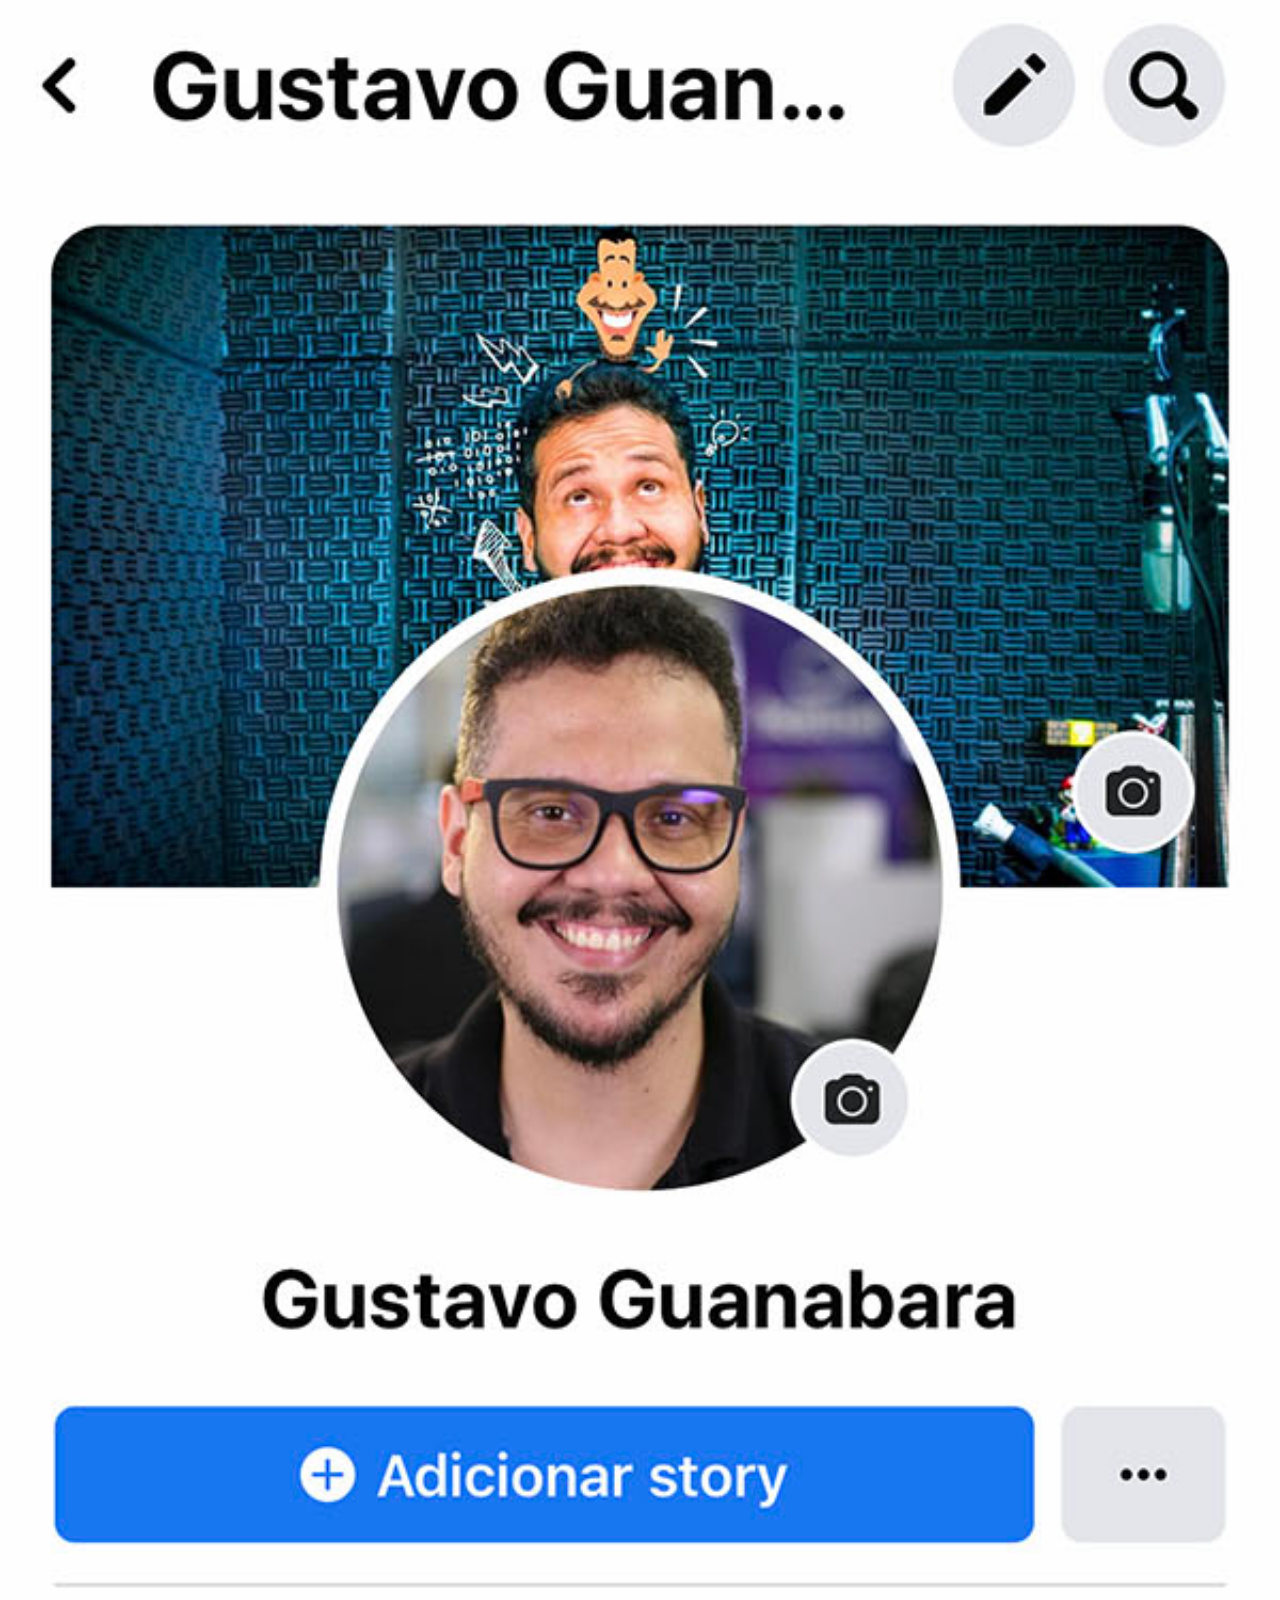
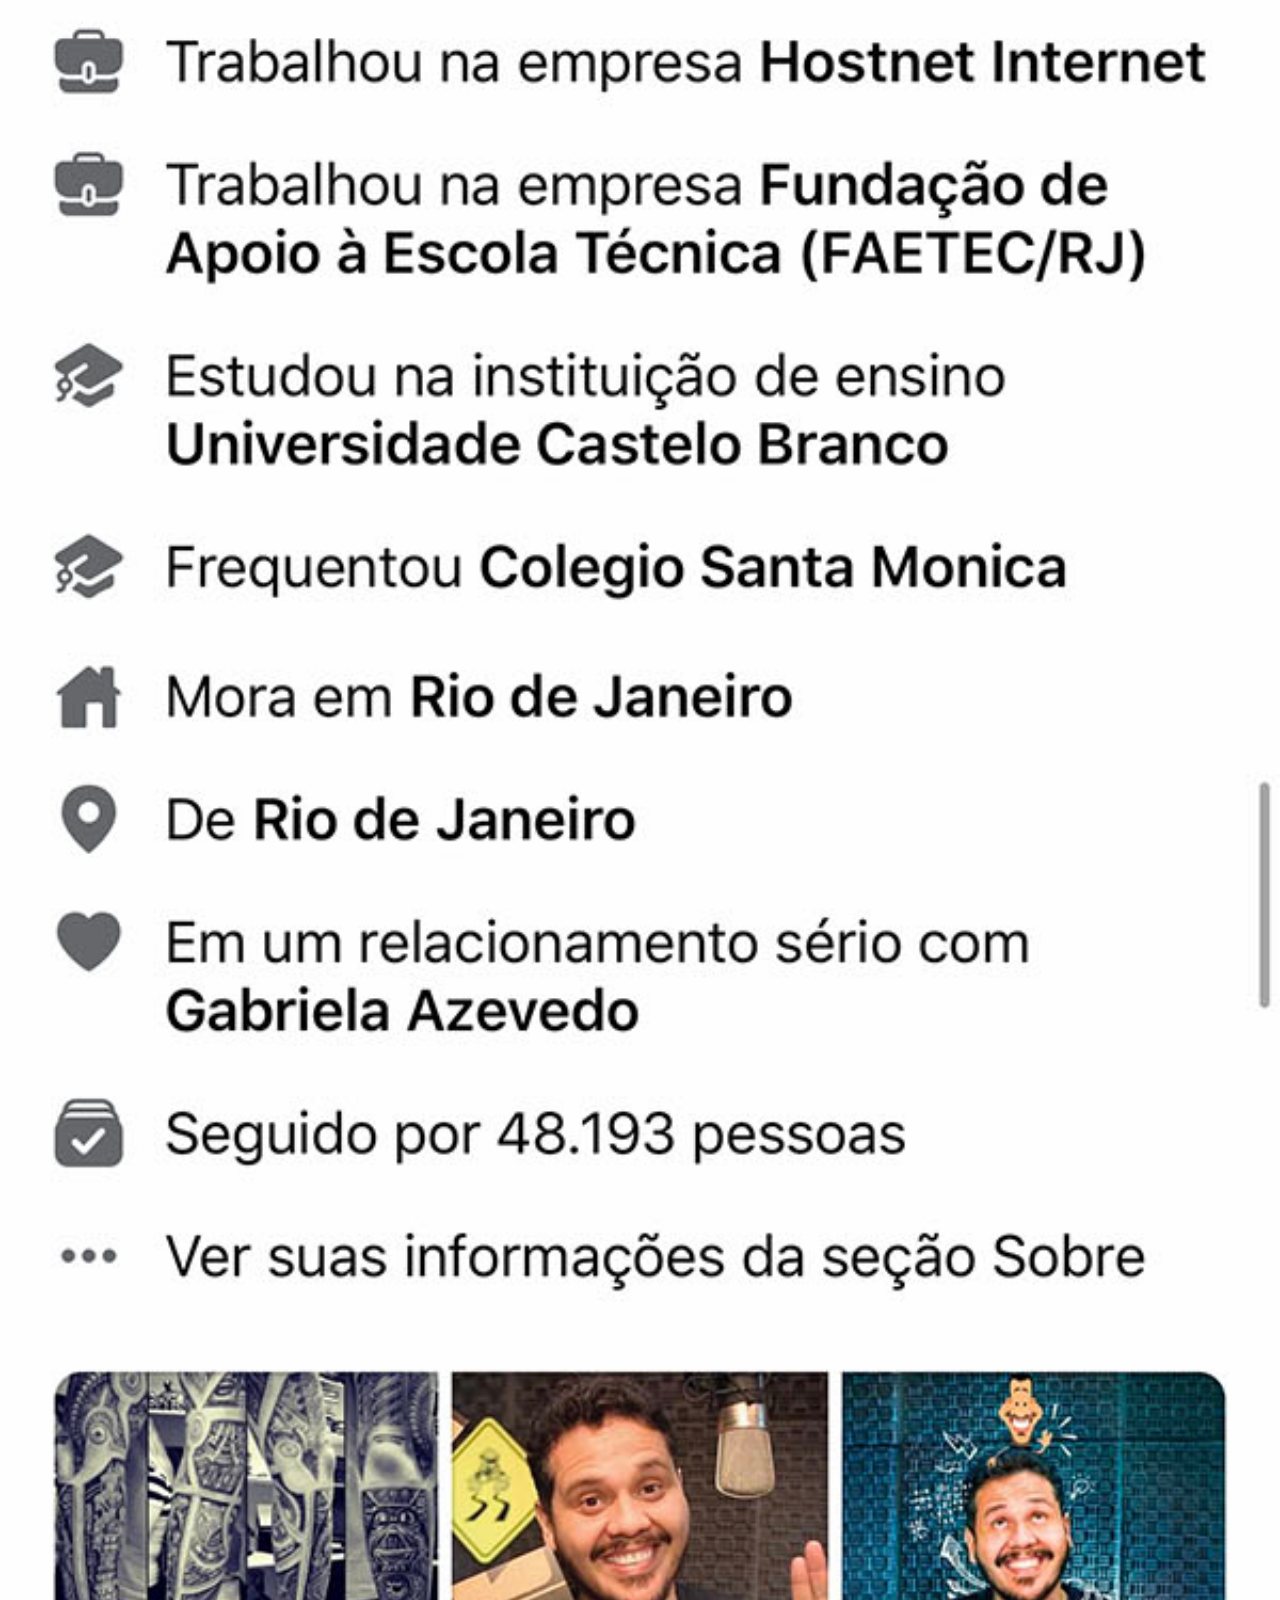
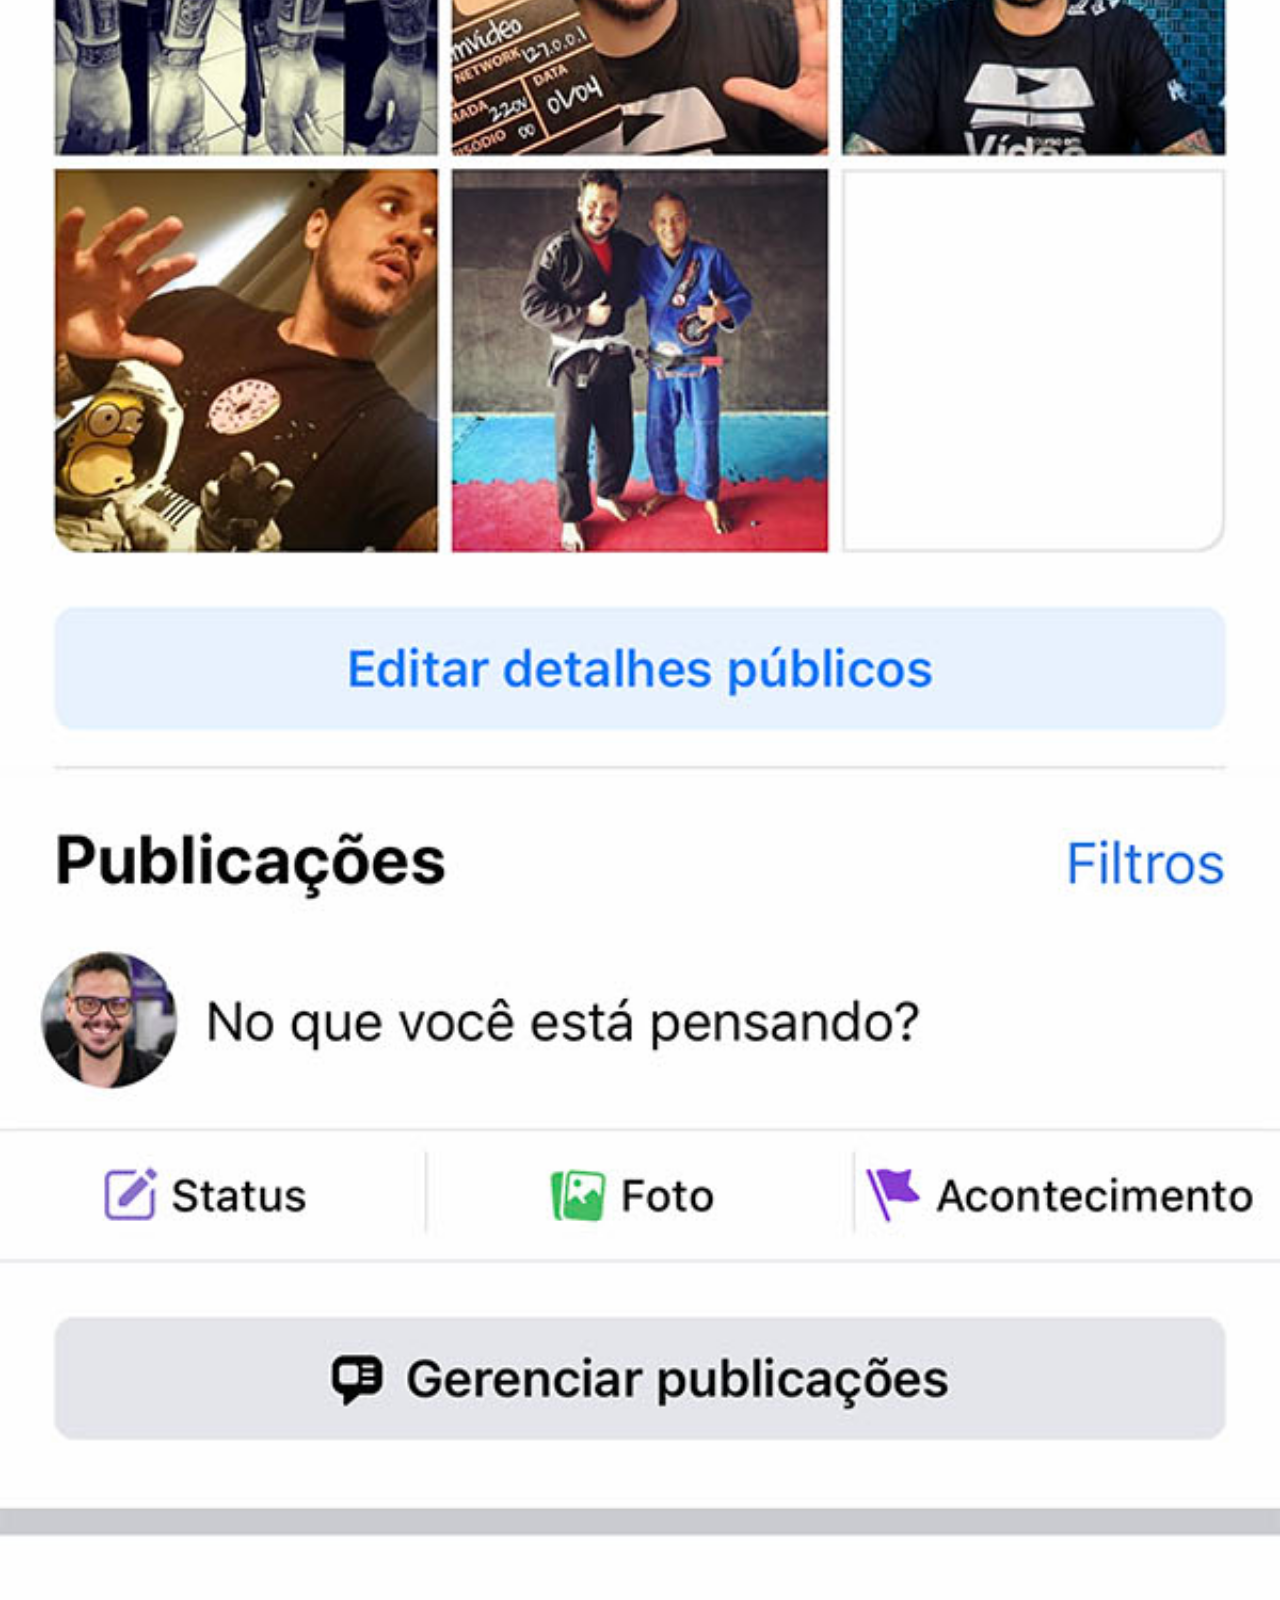
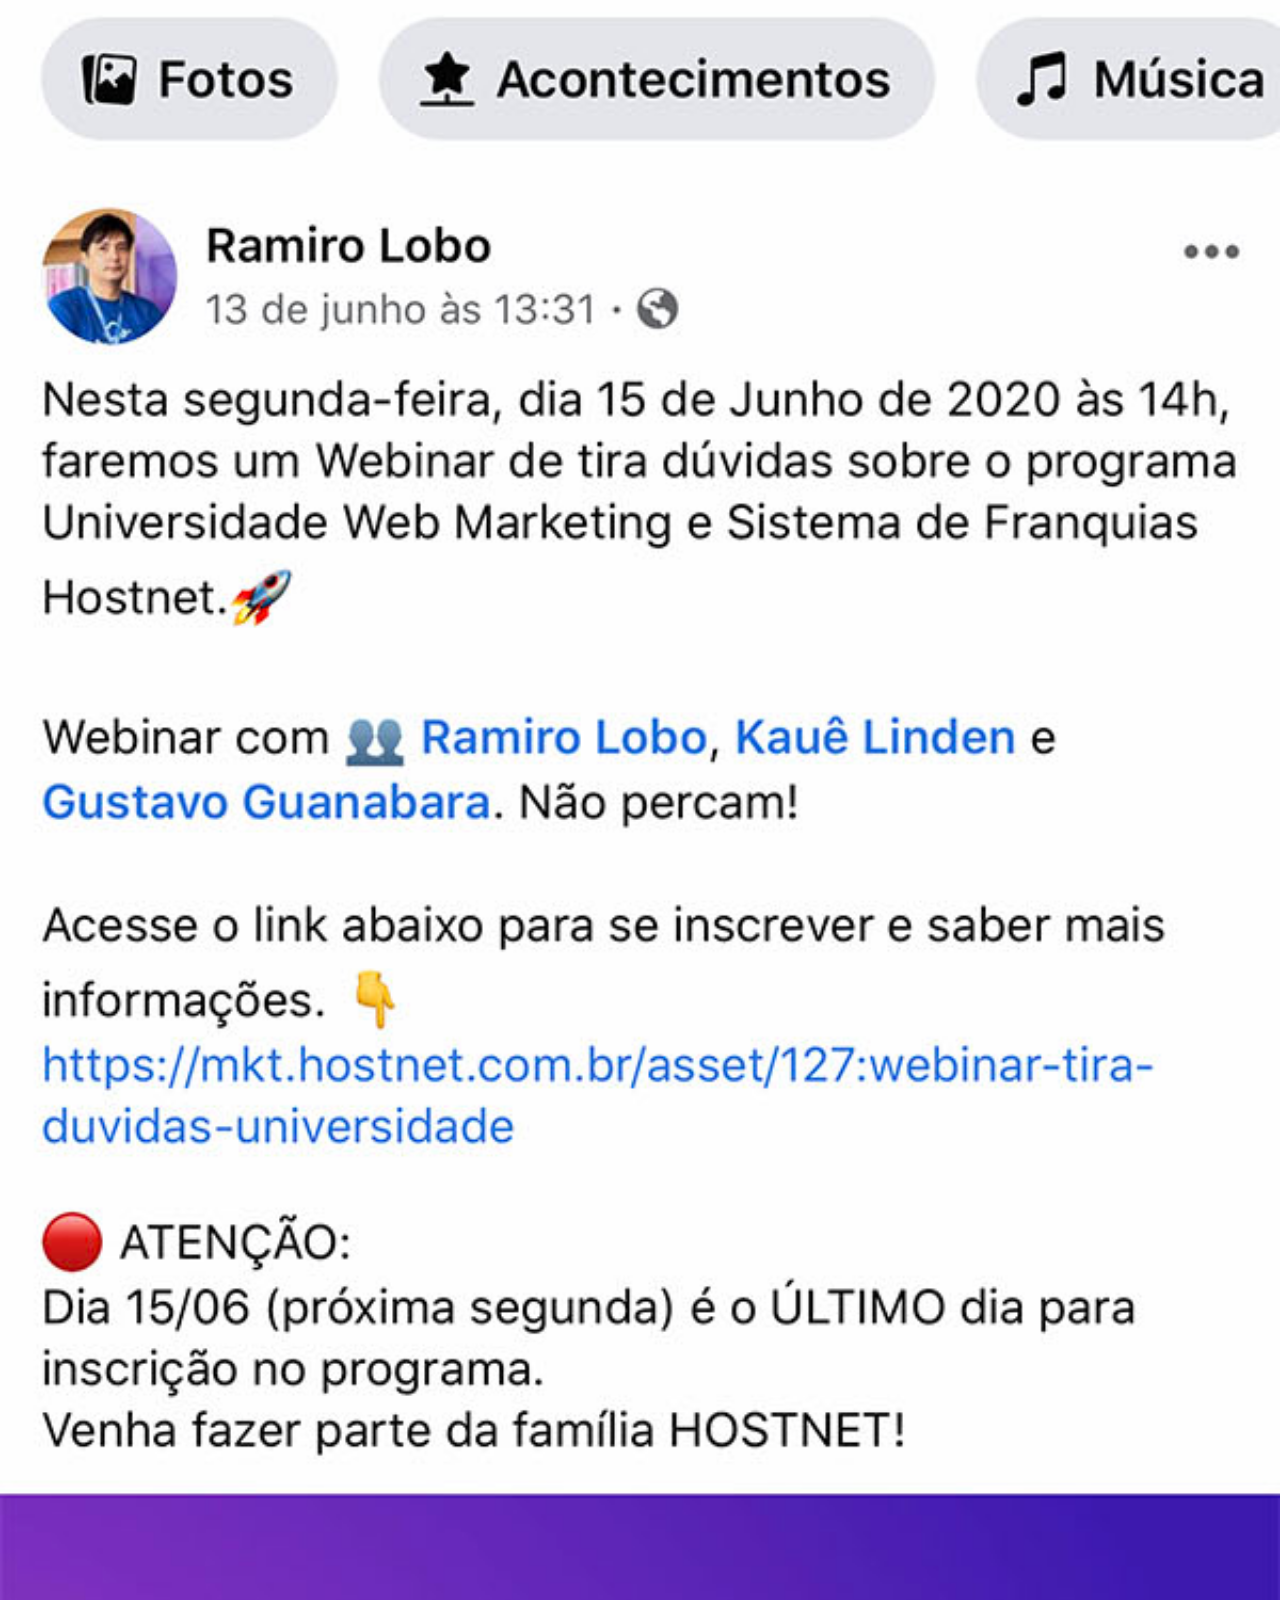
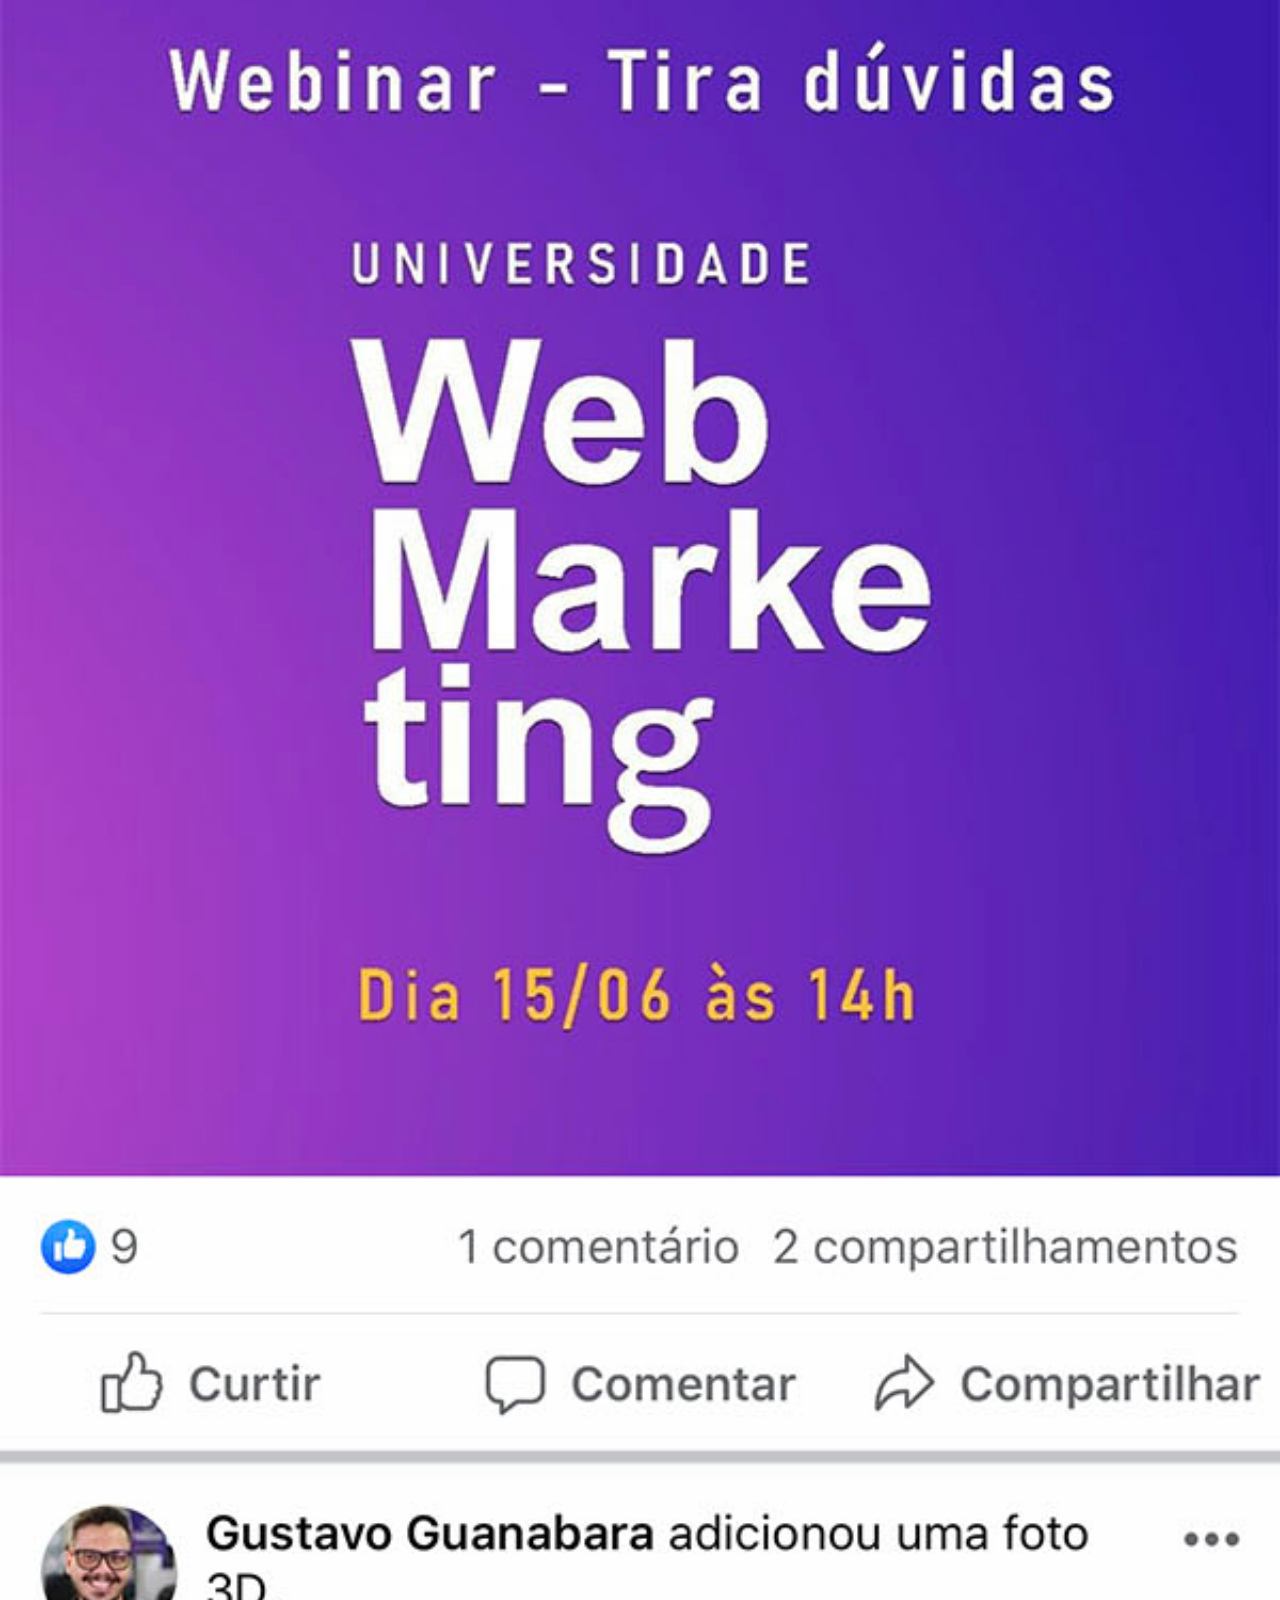
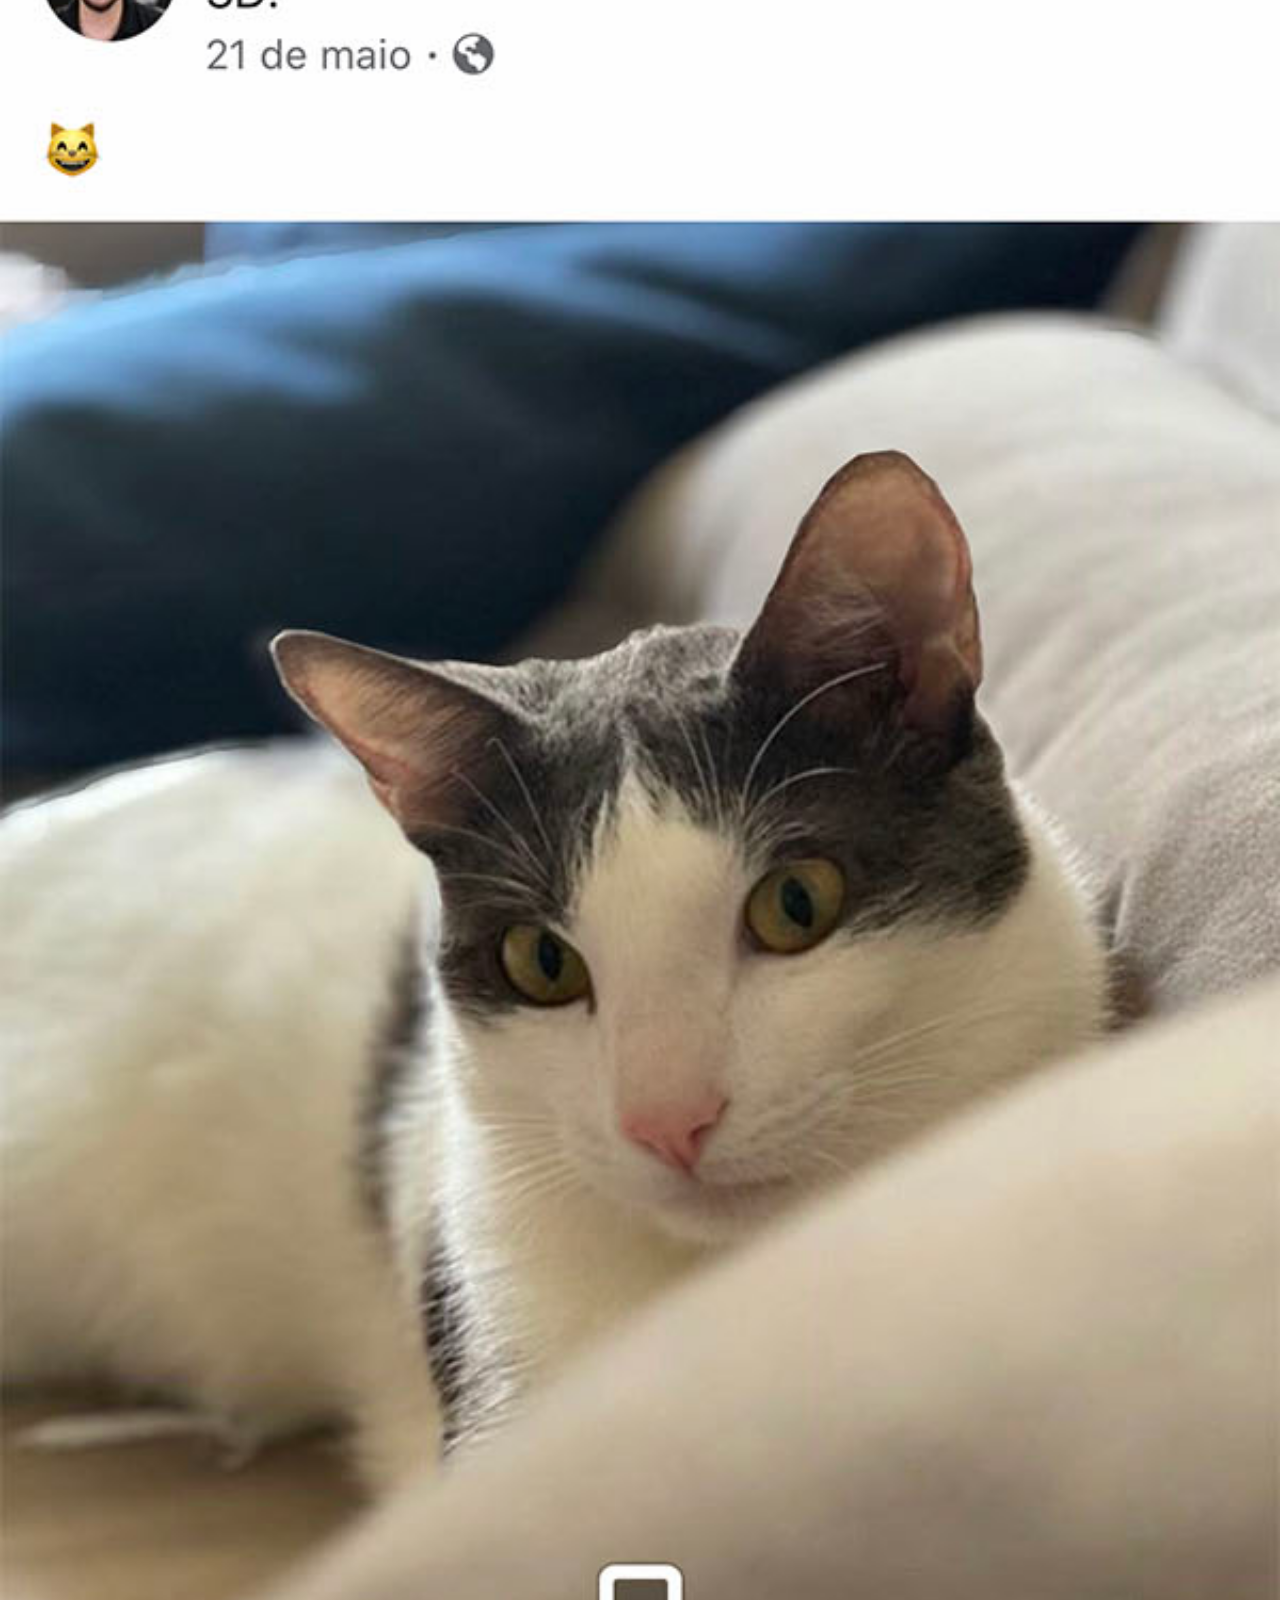
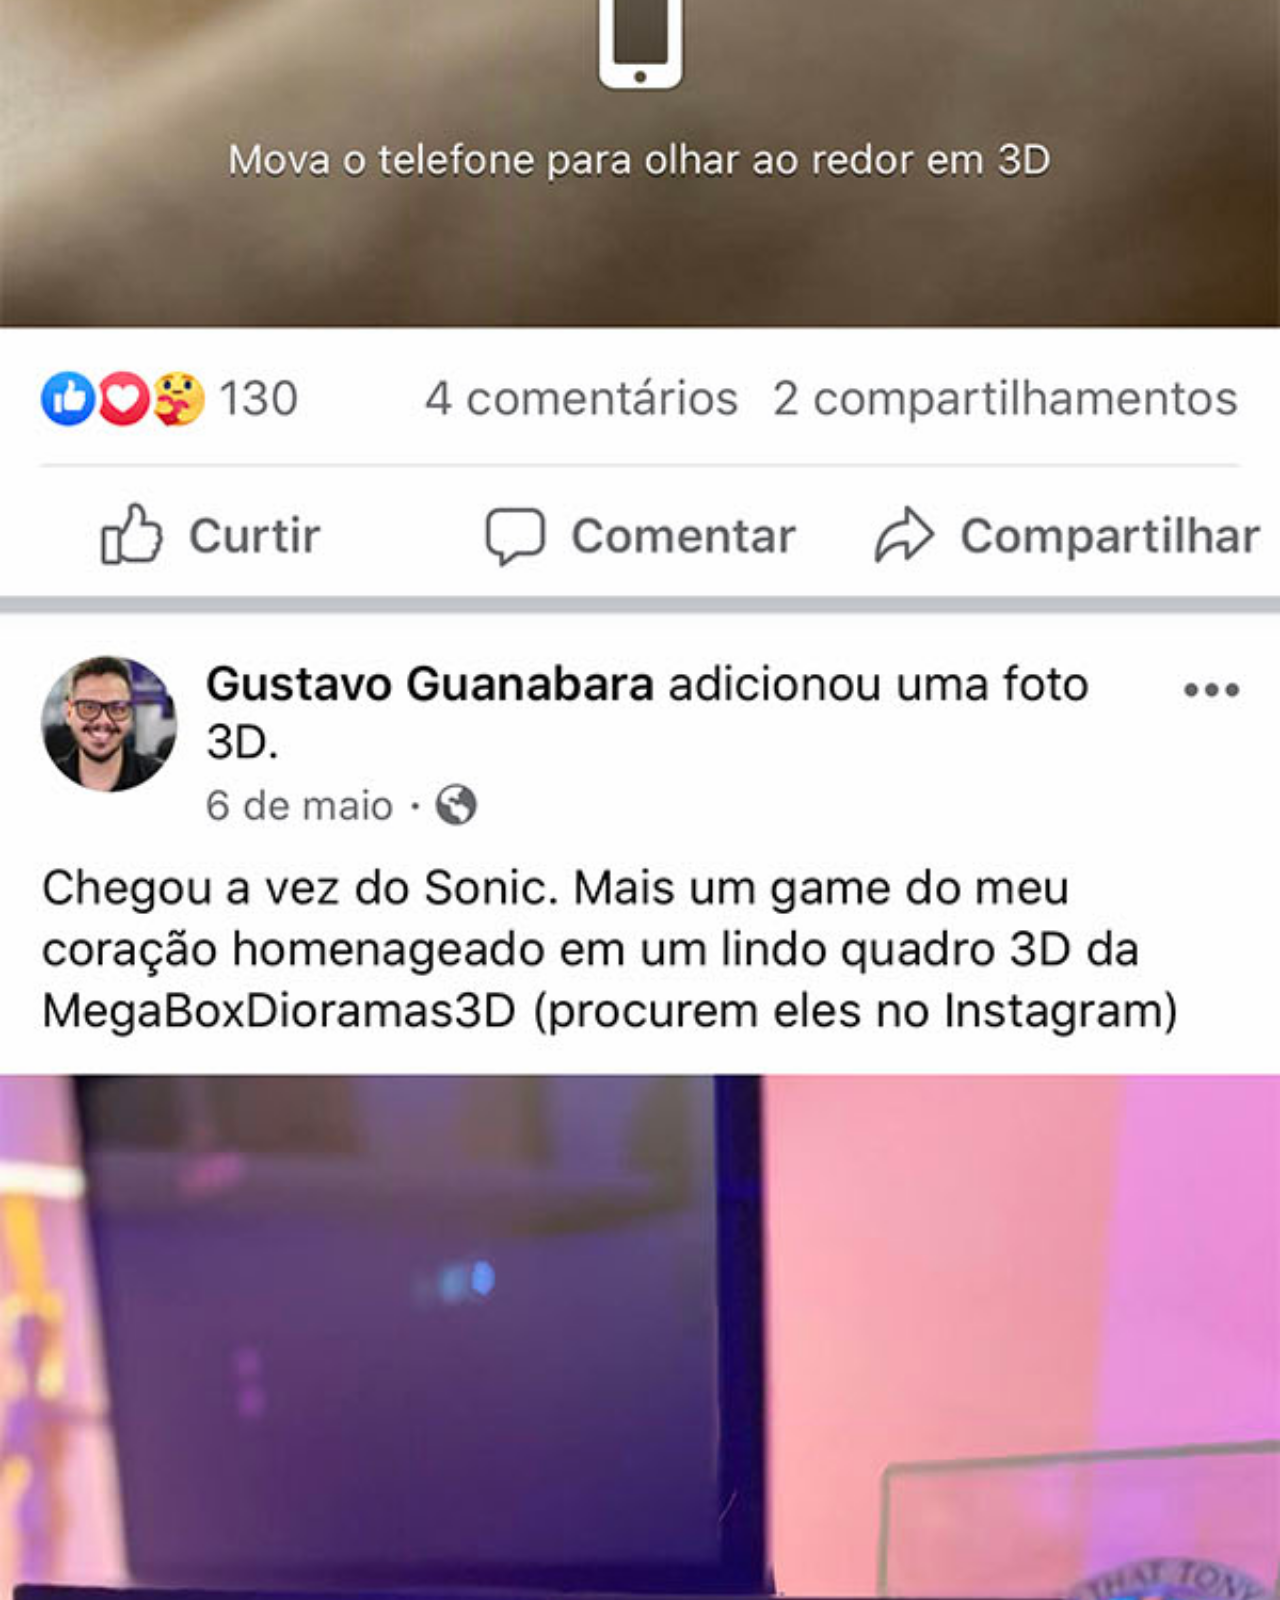
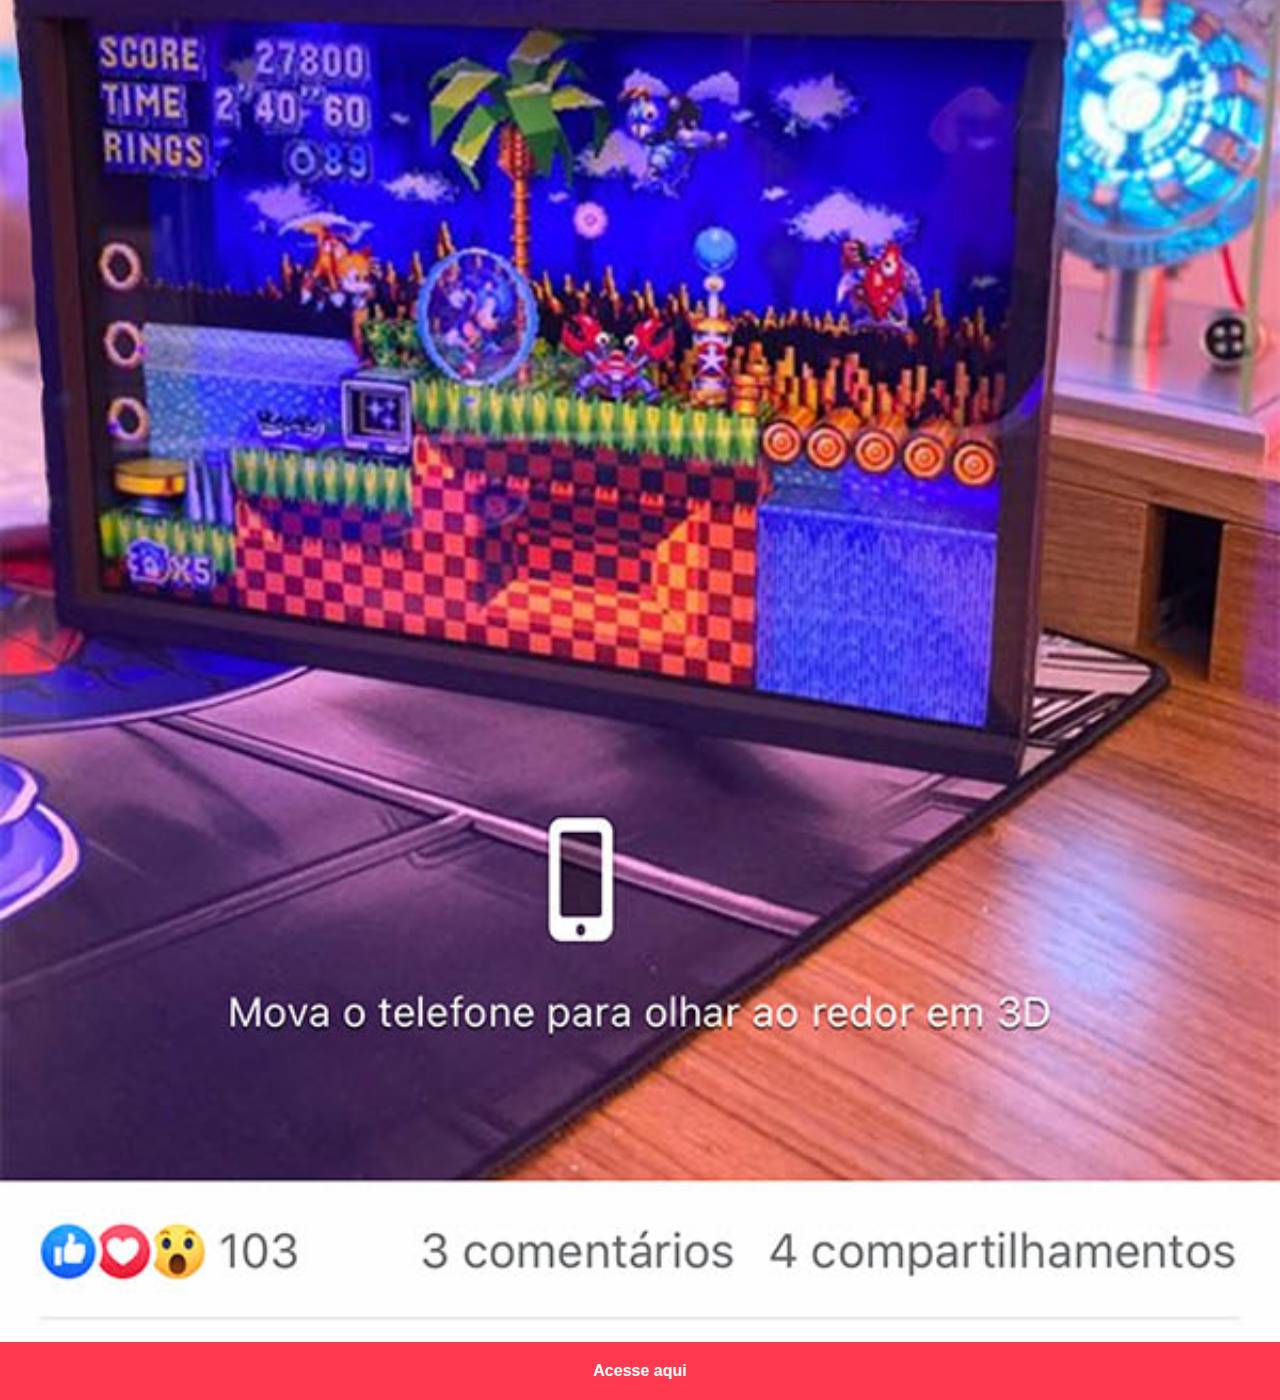
==== facebook.html @ d10e3802 "criando os documentos html de cada rede social com seus links" ====
<!DOCTYPE html>
<html lang="pt-br">
<head>
    <meta charset="UTF-8">
    <meta http-equiv="X-UA-Compatible" content="IE=edge">
    <meta name="viewport" content="width=device-width, initial-scale=1.0">
    <link rel="stylesheet" href="./estilo/social.css">
    <title>facebook</title>
</head>
<body>
    <img src="./imagens/tela-facebook.jpg" alt="imagem do facebook">
    <a href="https://www.facebook.com/calmon.azevedo.40" target="_blank">Acesse aqui</a>
</body>
</html>
---- estilo/social.css ----
@charset "UTF-8";

* {
    margin: 0px;
    padding: 0px;
    font-family: Arial, Helvetica, sans-serif;
}
::-webkit-scrollbar {
    width: 0px;
    height: 0px;
}

img {
    width: 100vw;
}

a {
    display: block;
    background-color: #FF3A4E;
    color: #ffffff;
    text-align: center;
    padding: 20px;
    font-weight: bold;
    text-decoration: none;
}
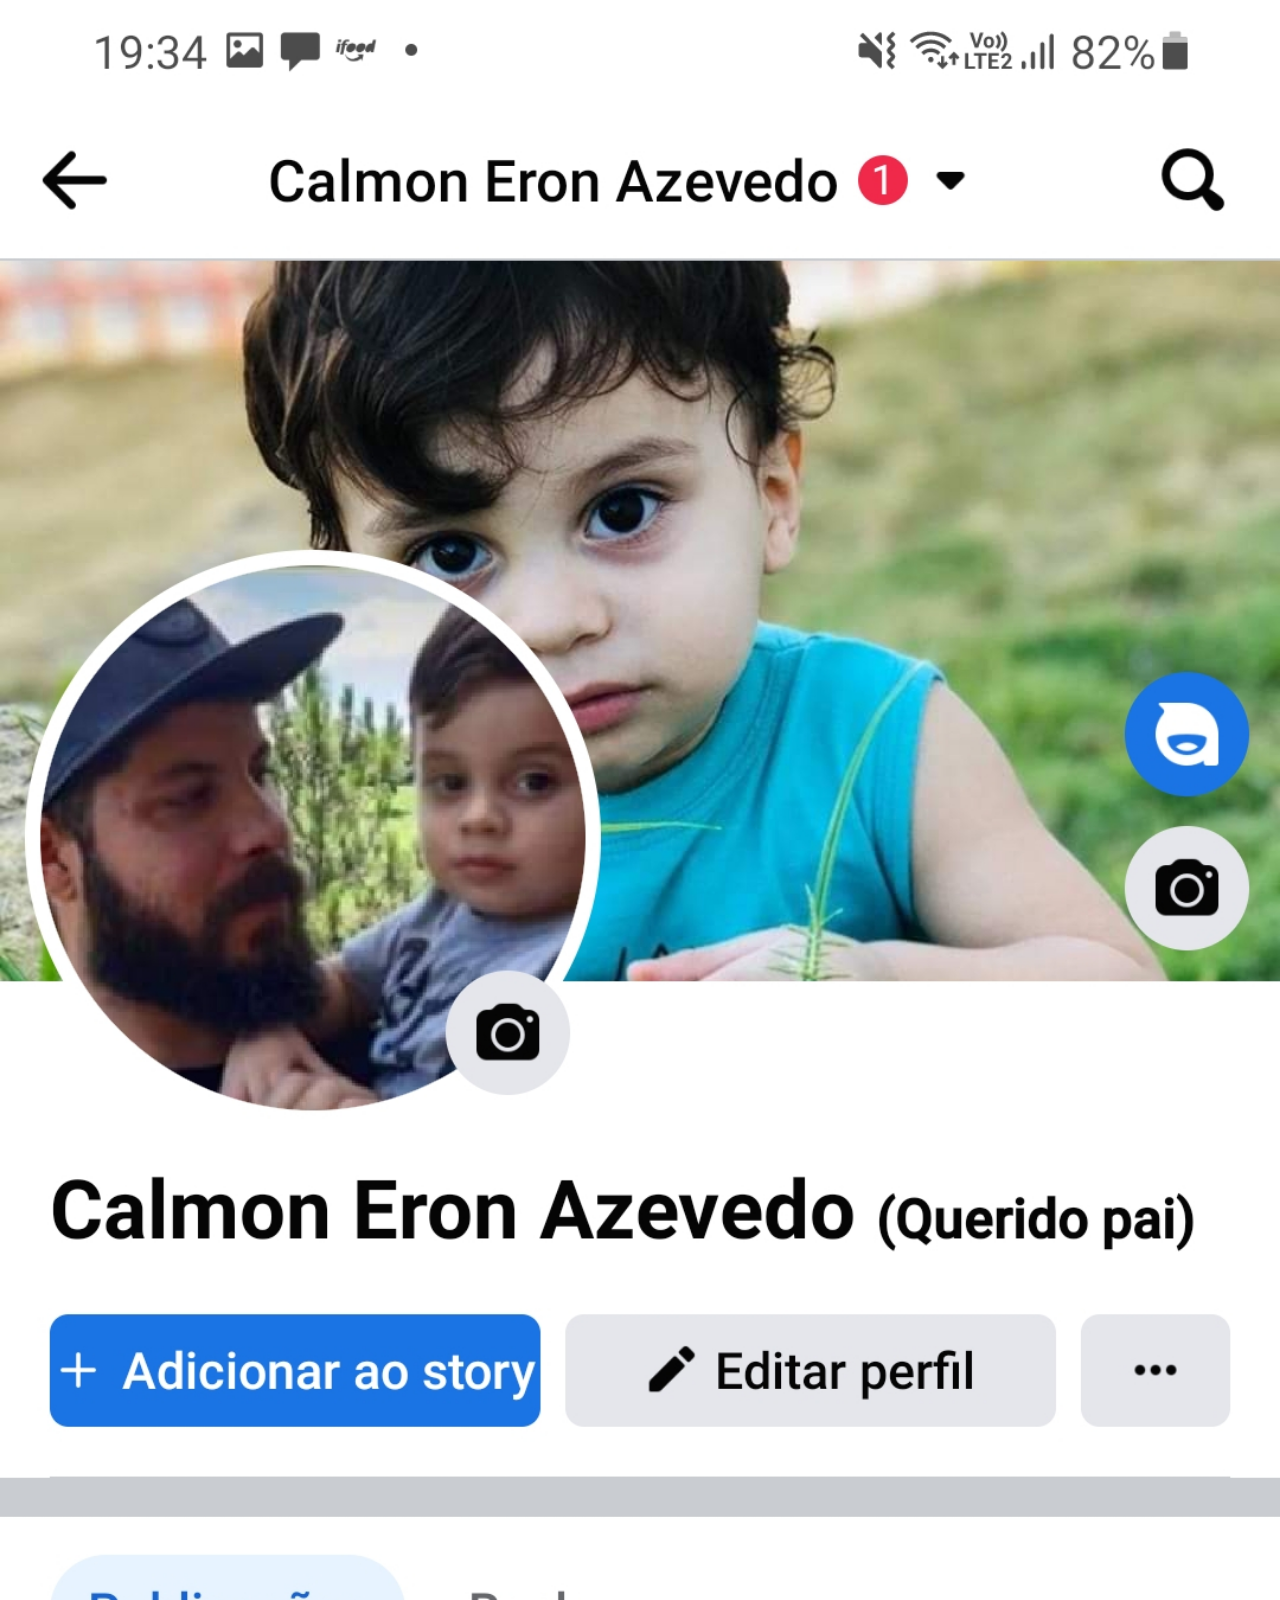
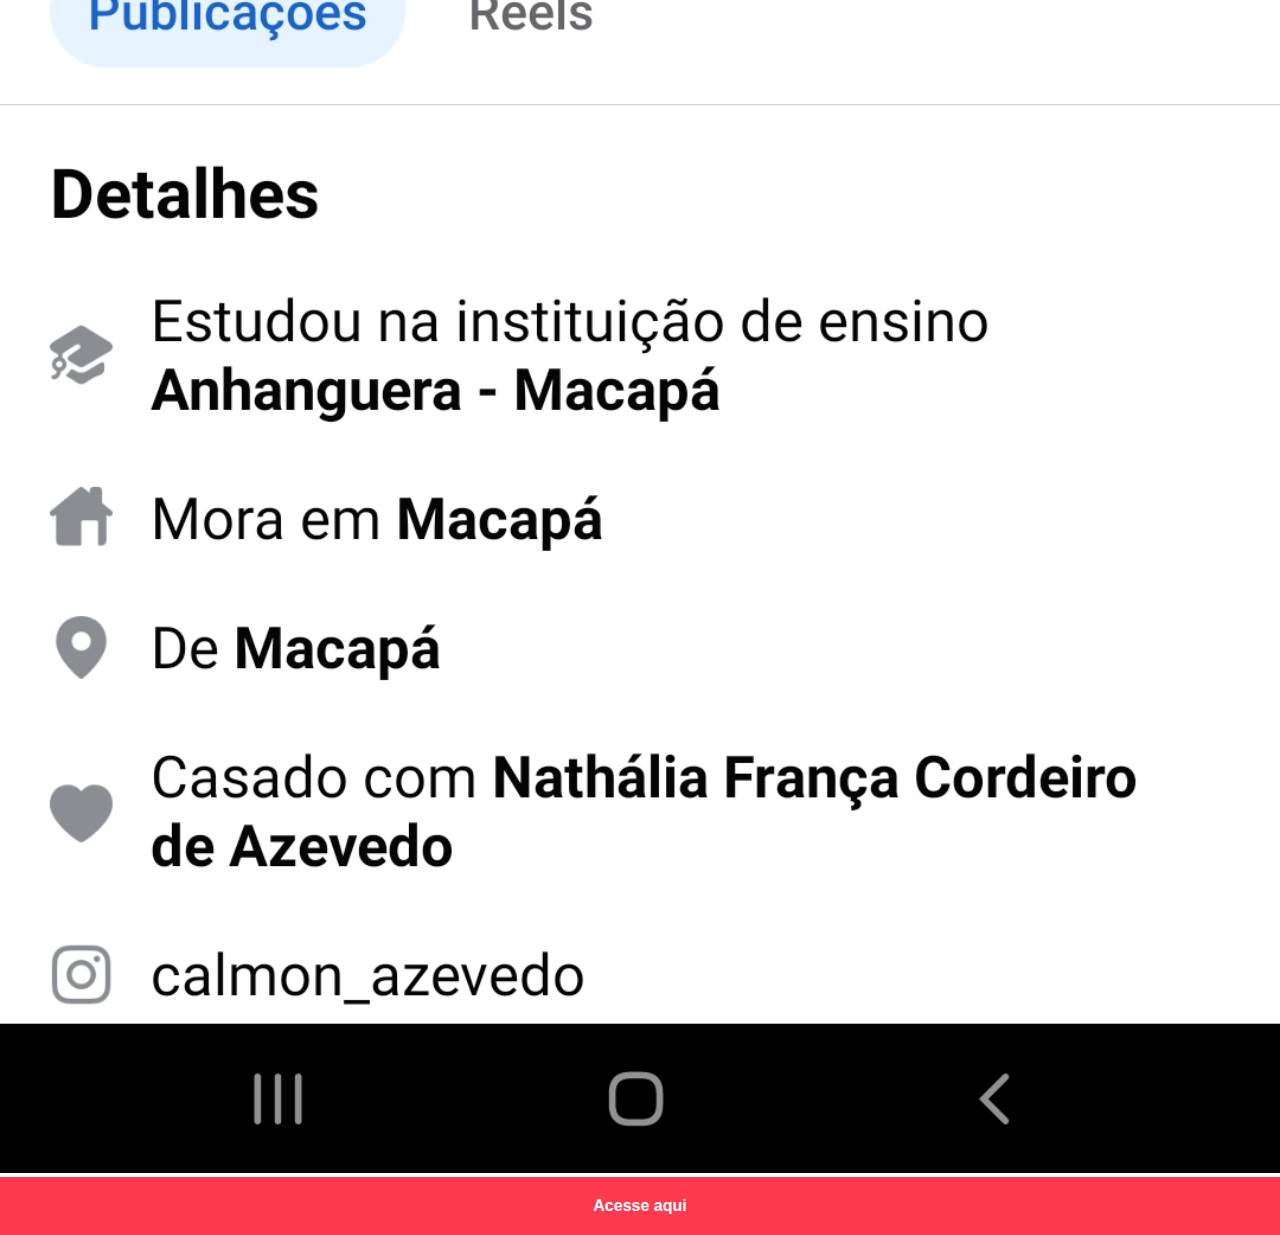
==== commit b0e669c9: "alterando as imagens" ====
--- a/facebook.html
+++ b/facebook.html
@@ -8,7 +8,7 @@
     <title>facebook</title>
 </head>
 <body>
-    <img src="./imagens/tela-facebook.jpg" alt="imagem do facebook">
+    <img src="./imagens/facebook.jpg" alt="imagem do facebook">
     <a href="https://www.facebook.com/calmon.azevedo.40" target="_blank">Acesse aqui</a>
 </body>
 </html>